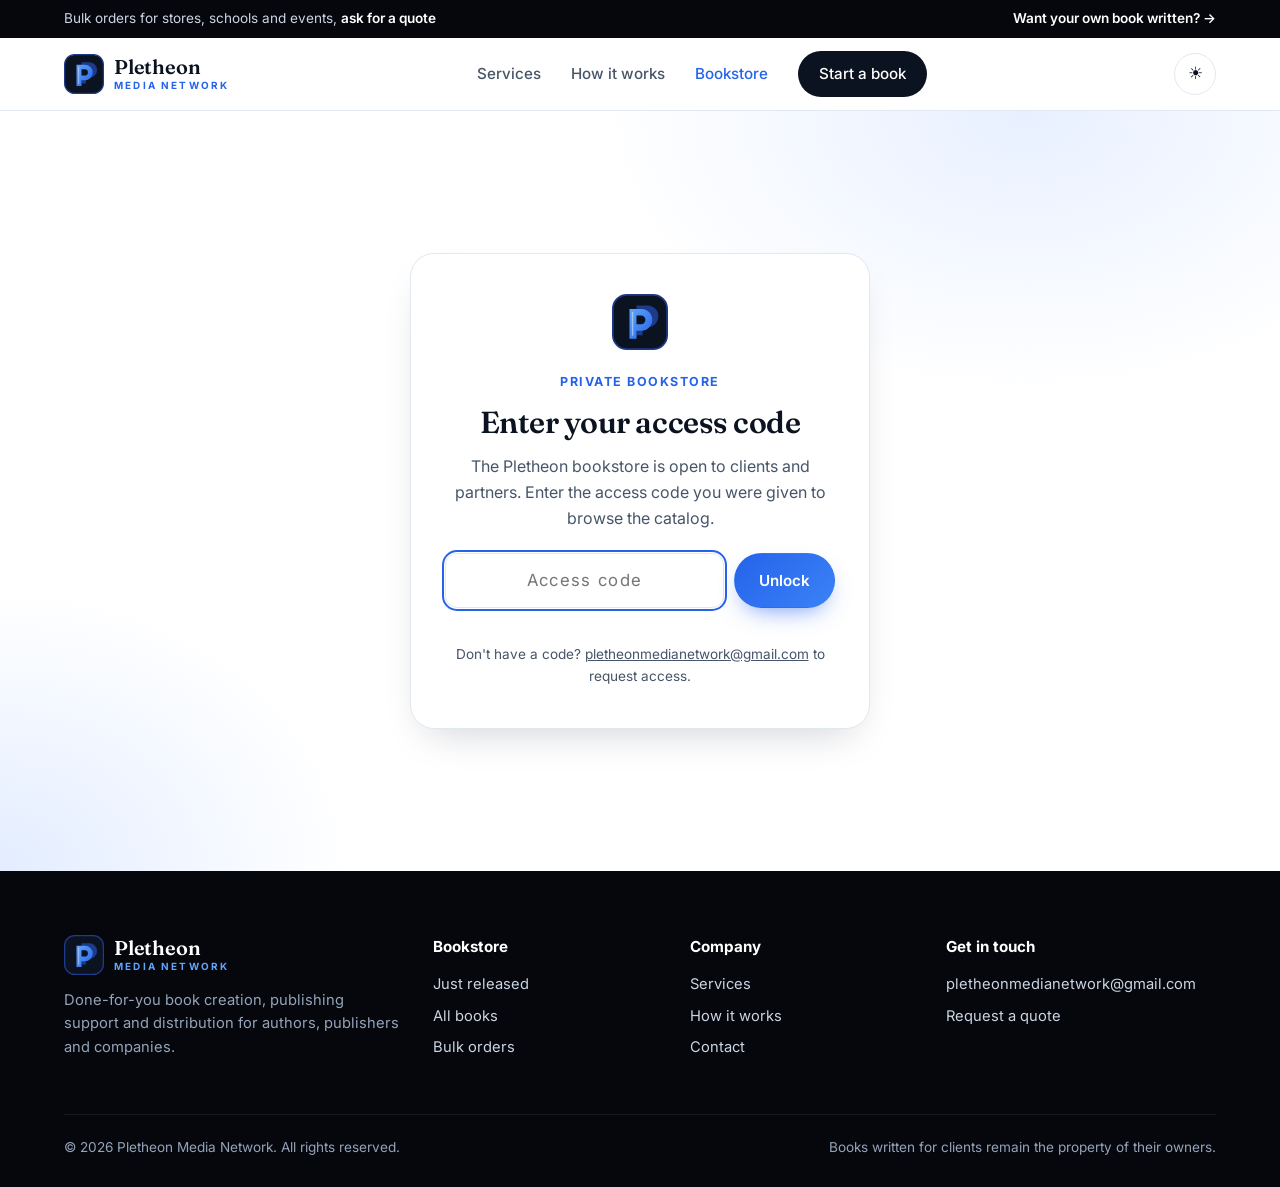
==== books.html @ ab019a37 "Pletheon Media Network website Services homepage (light/dark themes, animations) and a bookstore loc" ====
<!DOCTYPE html>
<html lang="en">
<head>
  <meta charset="utf-8">
  <meta name="viewport" content="width=device-width, initial-scale=1">
  <title>Bookstore | Pletheon Media Network</title>
  <meta name="description" content="Browse new nonfiction books from Pletheon Media Network: spirituality, energy healing, technical handbooks and more. Single and bulk orders welcome.">
  <link rel="icon" type="image/svg+xml" href="assets/logo.svg">
  <link rel="preconnect" href="https://fonts.googleapis.com">
  <link rel="preconnect" href="https://fonts.gstatic.com" crossorigin>
  <link href="https://fonts.googleapis.com/css2?family=Fraunces:ital,opsz,wght@0,9..144,500;0,9..144,600;1,9..144,500&family=Inter:wght@400;500;600;700&display=swap" rel="stylesheet">
  <script>(function(){try{var t=localStorage.getItem("pmn-theme");if(t)document.documentElement.setAttribute("data-theme",t);}catch(e){}})();</script>
  <link rel="stylesheet" href="assets/style.css?v=4">
</head>
<body>
<div class="topbar">
  <div class="wrap">
    <span>Bulk orders for stores, schools and events, <a href="#" class="js-bulk">ask for a quote</a></span>
    <span class="hide-sm"><a href="index.html">Want your own book written? →</a></span>
  </div>
</div>
<header class="site-header">
  <div class="wrap">
    <a class="brand" href="index.html"><img class="brand-logo" src="assets/logo.svg" alt="" width="40" height="40"><span class="brand-text"><b>Pletheon</b><small>Media Network</small></span></a>
    <nav class="nav">
      <a href="index.html#services">Services</a>
      <a href="index.html#process">How it works</a>
      <a href="books.html" aria-current="page">Bookstore</a>
      <a class="btn btn-primary" href="index.html#contact">Start a book</a>
    </nav>
    <div class="header-actions"><button class="theme-toggle" type="button" aria-label="Switch light or dark theme" title="Switch theme"><span class="sun">☀</span><span class="moon">☾</span></button><button class="menu-btn" aria-label="Open menu" aria-expanded="false">☰</button></div>
  </div>
</header>

<section class="gate" id="gate">
  <div class="gate-card">
    <img src="assets/logo.svg" alt="" width="56" height="56">
    <span class="eyebrow">Private bookstore</span>
    <h1>Enter your access code</h1>
    <p>The Pletheon bookstore is open to clients and partners. Enter the access code you were given to browse the catalog.</p>
    <form id="gate-form" autocomplete="off">
      <input id="gate-code" type="password" placeholder="Access code" aria-label="Access code" required autocomplete="off" autocapitalize="off" spellcheck="false">
      <button class="btn btn-coral" type="submit" id="gate-btn">Unlock</button>
    </form>
    <p class="gate-msg" id="gate-msg" role="alert"></p>
    <p class="form-note">Don't have a code? <a class="js-email" href="#">Email us</a> to request access.</p>
  </div>
</section>

<main id="store-main" hidden>
  <div class="store-banner">
    <div class="wrap">
      <div class="banner">
        <div>
          <span class="eyebrow">New releases</span>
          <h1 style="font-size:clamp(2.2rem,4.4vw,3.6rem)">There's a book here for every <span class="accent" style="color:var(--gold)">curious mind.</span></h1>
          <p>Nearly 200 nonfiction titles on spirituality, mental health, self-help, health, business and the technical world, ready to order in paperback or ebook.</p>
          <form class="banner-search" id="banner-search">
            <input type="search" placeholder="Search titles or authors" aria-label="Search books">
            <button class="btn btn-coral btn-sm" type="submit">Search</button>
          </form>
        </div>
        <div class="banner-covers" id="banner-covers"></div>
      </div>
    </div>
  </div>

  <section style="padding:56px 0 0">
    <div class="wrap">
      <div class="perks">
        <div class="perk"><span class="ic">📦</span><div><b>Paperback &amp; ebook</b><span>Choose your format</span></div></div>
        <div class="perk"><span class="ic">🏷️</span><div><b>Bulk pricing</b><span>For stores and events</span></div></div>
        <div class="perk"><span class="ic">🌍</span><div><b>Delivery options</b><span>Ask about your country</span></div></div>
        <div class="perk"><span class="ic">💬</span><div><b>Real people</b><span>We reply by email</span></div></div>
      </div>
    </div>
  </section>

  <section style="padding:64px 0 0">
    <div class="wrap">
      <div class="head-row">
        <div class="section-head"><span class="eyebrow">Featured</span><h2 style="margin:0">Just released</h2></div>
        <div class="rail-btns"><button type="button" data-dir="-1" aria-label="Scroll left">←</button><button type="button" data-dir="1" aria-label="Scroll right">→</button></div>
      </div>
      <div class="rail" id="rail"></div>
    </div>
  </section>

  <section id="all" style="padding-top:64px">
    <div class="wrap">
      <div class="head-row">
        <div class="section-head"><span class="eyebrow">Browse</span><h2 style="margin:0">All books</h2></div>
      </div>
      <div class="toolbar">
        <input type="search" id="q" placeholder="Search by title, subtitle or author" aria-label="Search books">
        <select id="sort" aria-label="Sort books">
          <option value="new">Newest first</option>
          <option value="az">Title A–Z</option>
        </select>
      </div>
      <div class="chips" id="chips" role="group" aria-label="Filter by genre"></div>
      <p class="result-count" id="count"></p>
      <div class="book-grid" id="grid"></div>
    </div>
  </section>

  <section style="padding-top:0">
    <div class="wrap promos">
      <div class="promo promo-a">
        <span class="eyebrow" style="color:var(--gold)">Bulk orders</span>
        <h3>Buying for a store, school or event?</h3>
        <p>We supply printed copies in bulk and help with physical distribution.</p>
        <div><a class="btn btn-coral js-bulk" href="#">Ask about bulk orders</a></div>
      </div>
      <div class="promo promo-b">
        <span class="eyebrow">For authors</span>
        <h3>Want a book like these?</h3>
        <p>We write, design and prepare books for authors, publishers and companies.</p>
        <div><a class="btn btn-primary" href="index.html#contact">Start your book</a></div>
      </div>
    </div>
  </section>
</main>

<dialog id="order">
  <form class="dlg" id="order-form" method="dialog">
    <button class="close" value="cancel" aria-label="Close">×</button>
    <div class="dlg-head">
      <img id="order-cover" alt="">
      <div>
        <span class="eyebrow" style="margin:0 0 4px">Order inquiry</span>
        <h3 id="order-title" style="margin:0"></h3>
        <p class="form-note" id="order-author"></p>
      </div>
    </div>
    <div class="row2">
      <label>Name<input name="name" required autocomplete="name"></label>
      <label>Email<input name="email" type="email" required autocomplete="email"></label>
    </div>
    <div class="row2">
      <label>Format
        <select name="format"><option>Paperback</option><option>Ebook</option><option>Both</option></select>
      </label>
      <label>Quantity<input name="qty" type="number" min="1" value="1"></label>
    </div>
    <label>Message<textarea name="message" placeholder="Shipping country, deadline, questions"></textarea></label>
    <button class="btn btn-coral" type="submit" value="send">Send order inquiry</button>
    <p class="form-note">This opens your email app with the details filled in. We'll reply with price and availability.</p>
  </form>
</dialog>

<footer class="site-footer">
  <div class="wrap">
    <div class="foot-grid">
      <div>
        <a class="brand" href="index.html"><img class="brand-logo" src="assets/logo.svg" alt="" width="40" height="40"><span class="brand-text"><b>Pletheon</b><small>Media Network</small></span></a>
        <p>Done-for-you book creation, publishing support and distribution for authors, publishers and companies.</p>
      </div>
      <div><h4>Bookstore</h4><ul><li><a href="#rail">Just released</a></li><li><a href="#all">All books</a></li><li><a class="js-bulk" href="#">Bulk orders</a></li></ul></div>
      <div><h4>Company</h4><ul><li><a href="index.html#services">Services</a></li><li><a href="index.html#process">How it works</a></li><li><a href="index.html#contact">Contact</a></li></ul></div>
      <div><h4>Get in touch</h4><ul><li><a class="js-email" href="#">email</a></li><li><a href="index.html#contact">Request a quote</a></li></ul></div>
    </div>
    <div class="foot-bottom"><span>© <span class="js-year"></span> Pletheon Media Network. All rights reserved.</span><span>Books written for clients remain the property of their owners.</span></div>
  </div>
</footer>

<script src="assets/books.enc.js?v=4"></script>
<script src="assets/site.js?v=4"></script>
<script src="assets/store.js?v=5"></script>
</body>
</html>
---- assets/style.css ----
:root {
  --ink: #0b1220;
  --ink-soft: #475569;
  --muted: #64748b;
  --bg: #ffffff;
  --card: #ffffff;
  --surface: #f5f8ff;
  --line: #e2e8f0;
  --blue: #2563eb;
  --blue-dark: #1d4ed8;
  --blue-soft: #e8f0ff;
  --sky: #60a5fa;
  --tint1: #eef4ff;
  --tint2: #e3edff;
  --night: #05070d;
  --header-bg: rgba(255,255,255,.88);
  --field: #f8fafc;
  --btn-dark: #0b1220;
  --btn-dark-ink: #ffffff;
  --radius: 18px;
  --serif: "Fraunces", Georgia, "Times New Roman", serif;
  --sans: "Inter", system-ui, -apple-system, "Segoe UI", Roboto, sans-serif;
  --max: 1200px;
  --shadow: 0 18px 40px -18px rgba(15, 23, 42, .22);
  color-scheme: light;
}
[data-theme="dark"] {
  --ink: #f1f5f9;
  --ink-soft: #cbd5e1;
  --muted: #94a3b8;
  --bg: #05070d;
  --card: #0d1424;
  --surface: #0a101d;
  --line: #1e293b;
  --blue: #3b82f6;
  --blue-dark: #2563eb;
  --blue-soft: rgba(59,130,246,.14);
  --sky: #93c5fd;
  --tint1: #0f1a30;
  --tint2: #111f3a;
  --night: #000000;
  --header-bg: rgba(5,7,13,.85);
  --field: #0a101d;
  --btn-dark: #ffffff;
  --btn-dark-ink: #0b1220;
  --shadow: 0 18px 40px -18px rgba(0,0,0,.7);
  color-scheme: dark;
}
* { box-sizing: border-box; }
html { scroll-behavior: smooth; }
body { transition: background .3s, color .3s; margin: 0; font-family: var(--sans); color: var(--ink); background: var(--bg); line-height: 1.6; -webkit-font-smoothing: antialiased; }
img { max-width: 100%; display: block; }
a { color: inherit; }
.wrap { max-width: var(--max); margin: 0 auto; padding: 0 24px; }
h1, h2, h3 { font-family: var(--serif); font-weight: 600; line-height: 1.1; margin: 0 0 .5em; letter-spacing: -0.015em; }
h1 { font-size: clamp(2.5rem, 5.2vw, 4.4rem); }
h2 { font-size: clamp(1.9rem, 3.4vw, 2.8rem); }
h3 { font-size: 1.2rem; }
p { margin: 0 0 1em; }
.eyebrow { display: inline-flex; align-items: center; gap: 8px; font-size: .78rem; letter-spacing: .12em; text-transform: uppercase; color: var(--blue); font-weight: 700; margin-bottom: 14px; }
.eyebrow.pill { background: var(--card); padding: 7px 14px; border-radius: 999px; box-shadow: 0 2px 10px rgba(0,0,0,.05); letter-spacing: .08em; }
.eyebrow .dot { width: 8px; height: 8px; border-radius: 50%; background: var(--blue); }
.lead { font-size: 1.12rem; color: var(--ink-soft); max-width: 620px; }
.accent { color: var(--blue); font-style: italic; }

/* top bar + header */
.topbar { background: var(--night); color: #cbd5e1; font-size: .85rem; }
.topbar .wrap { display: flex; justify-content: space-between; gap: 16px; padding-top: 8px; padding-bottom: 8px; }
.topbar a { color: #fff; font-weight: 600; text-decoration: none; }
.site-header { position: sticky; top: 0; z-index: 30; background: var(--header-bg); backdrop-filter: blur(10px); border-bottom: 1px solid var(--line); }
.site-header .wrap { display: flex; align-items: center; justify-content: space-between; height: 72px; gap: 20px; }
.brand { display: flex; align-items: center; gap: 10px; text-decoration: none; font-family: var(--serif); font-weight: 600; font-size: 1.18rem; white-space: nowrap; }
.brand-mark { width: 36px; height: 36px; border-radius: 10px; background: var(--blue); color: #fff; display: grid; place-items: center; font-size: 1.05rem; }
.nav { display: flex; align-items: center; gap: 30px; }
.nav a { text-decoration: none; color: var(--ink-soft); font-size: .95rem; font-weight: 500; }
.nav a:hover, .nav a[aria-current="page"] { color: var(--blue); }
.menu-btn { display: none; background: none; border: 1px solid var(--line); border-radius: 10px; padding: 8px 11px; font: inherit; cursor: pointer; }

.btn { display: inline-flex; align-items: center; justify-content: center; gap: 8px; padding: 14px 24px; border-radius: 999px; font-weight: 600; font-size: .95rem; text-decoration: none; border: 1px solid transparent; cursor: pointer; transition: transform .15s, background .15s, color .15s, border-color .15s; font-family: var(--sans); }
.btn:hover { transform: translateY(-1px); }
.btn-primary { background: var(--btn-dark); color: var(--btn-dark-ink); }
.btn-primary:hover { background: var(--blue); color: #fff; }
.btn-coral { background: linear-gradient(135deg, var(--blue), #3b82f6); color: #fff; box-shadow: 0 10px 24px -10px rgba(37,99,235,.7); }
.btn-coral:hover { background: var(--blue-dark); }
.btn-light { background: var(--card); color: var(--ink); border-color: var(--line); }
.btn-light:hover { border-color: var(--ink); }
.btn-ghost { border-color: var(--ink); color: var(--ink); background: transparent; }
.btn-ghost:hover { background: var(--ink); color: var(--bg); }
.btn-sm { padding: 9px 16px; font-size: .85rem; }
.nav .btn { color: var(--btn-dark-ink); padding: 10px 20px; }

/* hero */
.hero { position: relative; overflow: hidden; background:
  radial-gradient(900px 500px at 85% 10%, var(--tint1) 0%, transparent 60%),
  radial-gradient(700px 500px at 0% 100%, var(--blue-soft) 0%, transparent 60%),
  var(--surface); padding: 84px 0 96px; }
.hero-grid { display: grid; grid-template-columns: 1.05fr .95fr; gap: 48px; align-items: center; }
.hero-actions { display: flex; gap: 12px; flex-wrap: wrap; margin-top: 30px; }
.hero-proof { display: flex; gap: 28px; margin-top: 40px; flex-wrap: wrap; }
.hero-proof div b { display: block; font-family: var(--serif); font-size: 1.8rem; line-height: 1; }
.hero-proof div span { font-size: .85rem; color: var(--muted); }
.cover-stack { position: relative; height: 470px; }
.cover-stack img { position: absolute; width: 200px; border-radius: 6px 12px 12px 6px; box-shadow: 0 30px 50px -20px rgba(0,0,0,.45), inset 4px 0 0 rgba(0,0,0,.15); transition: transform .3s; }
.cover-stack img:nth-child(1) { left: 2%; top: 90px; transform: rotate(-9deg); z-index: 1; }
.cover-stack img:nth-child(2) { left: 30%; top: 20px; transform: rotate(-1deg); z-index: 3; width: 230px; }
.cover-stack img:nth-child(3) { right: 2%; top: 100px; transform: rotate(8deg); z-index: 2; }
.cover-stack:hover img:nth-child(1) { transform: rotate(-12deg) translateX(-10px); }
.cover-stack:hover img:nth-child(3) { transform: rotate(11deg) translateX(10px); }
.float-card { position: absolute; z-index: 5; background: var(--card); border: 1px solid var(--line); border-radius: 14px; padding: 12px 16px; box-shadow: var(--shadow); font-size: .85rem; display: flex; align-items: center; gap: 10px; }
.float-card b { font-size: 1rem; display: block; }
.float-card .ic { width: 34px; height: 34px; border-radius: 10px; display: grid; place-items: center; font-size: 1rem; }
.float-a { left: 0; bottom: 30px; }
.float-a .ic { background: var(--blue-soft); color: var(--blue); }
.float-b { right: 0; top: 10px; }
.float-b .ic { background: var(--blue-soft); color: var(--blue); }

/* platform strip */
.platforms { border-bottom: 1px solid var(--line); border-top: 1px solid var(--line); background: var(--bg); overflow: hidden; }
.platforms .wrap { display: flex; align-items: center; gap: 40px; justify-content: space-between; padding-top: 26px; padding-bottom: 26px; flex-wrap: wrap; }
.platforms span.label { font-size: .85rem; color: var(--muted); }
.platforms .logos { display: flex; gap: 40px; flex-wrap: wrap; font-family: var(--serif); font-size: 1.15rem; color: #9aa0a6; font-weight: 600; }

/* sections */
section { padding: 96px 0; }
.section-cream { background: var(--surface); }
.section-dark { background: var(--night); color: #e2e8f0; }
.section-dark .lead, .section-dark p { color: #94a3b8; }
.section-head { max-width: 720px; margin-bottom: 48px; }
.section-head.center { text-align: center; margin-left: auto; margin-right: auto; }
.section-head.center .lead { margin: 0 auto; }
.head-row { display: flex; justify-content: space-between; align-items: end; gap: 24px; margin-bottom: 36px; flex-wrap: wrap; }
.head-row .section-head { margin-bottom: 0; }

/* bento services */
.bento { display: grid; grid-template-columns: repeat(6, 1fr); gap: 18px; }
.tile { border-radius: var(--radius); padding: 30px; position: relative; overflow: hidden; }
.tile p { color: var(--ink-soft); margin: 0; font-size: .97rem; }
.tile .num { font-size: .8rem; font-weight: 700; letter-spacing: .1em; opacity: .55; margin-bottom: 26px; display: block; }
.t1 { grid-column: span 3; background: linear-gradient(135deg, #1d4ed8, #3b82f6); color: #fff; min-height: 300px; }
.t1 p { color: #dbeafe; }
.t1 .mini-covers { position: absolute; right: 28px; bottom: -36px; transform: rotate(8deg); }
.t1 .mini-covers img { width: 130px; border-radius: 4px 8px 8px 4px; box-shadow: 0 18px 30px rgba(0,0,0,.4); }
.t1 .mini-covers img:nth-child(n+2) { display: none; }
.t1 .tile-copy { max-width: 60%; }
.t2 { grid-column: span 3; background: var(--tint1); }
.t3, .t4, .t5 { grid-column: span 2; background: var(--surface); border: 1px solid var(--line); }
.t6 { grid-column: span 6; background: var(--tint2); display: flex; justify-content: space-between; align-items: center; gap: 24px; flex-wrap: wrap; }
.check-row { display: flex; flex-wrap: wrap; gap: 10px; margin-top: 16px; }
.check-row span { background: rgba(255,255,255,.7); border-radius: 999px; padding: 7px 14px; font-size: .85rem; }

/* stats */
.stats { display: grid; grid-template-columns: repeat(4, 1fr); gap: 18px; }
.stat { padding: 30px; border-radius: var(--radius); background: rgba(255,255,255,.04); border: 1px solid rgba(255,255,255,.09); }
.stat b { display: block; font-family: var(--serif); font-size: 3rem; color: #fff; line-height: 1; margin-bottom: 10px; }
.stat b em { color: var(--sky); font-style: normal; }
.stat span { color: #94a3b8; font-size: .95rem; }

/* steps */
.steps { display: grid; grid-template-columns: repeat(5, 1fr); gap: 16px; }
.step { background: var(--card); border: 1px solid var(--line); border-radius: var(--radius); padding: 26px 22px; }
.step .n { width: 40px; height: 40px; border-radius: 12px; background: var(--blue-soft); color: var(--blue); font-weight: 700; display: grid; place-items: center; margin-bottom: 18px; }
.step:nth-child(2) .n { background: var(--blue-soft); color: var(--blue); }
.step:nth-child(3) .n { background: var(--blue-soft); color: var(--blue); }
.step:nth-child(4) .n { background: var(--blue-soft); color: var(--blue); }
.step:nth-child(5) .n { background: var(--blue); color: #fff; }
.step p { color: var(--ink-soft); font-size: .93rem; margin: 0; }

/* genre collection tiles */
.collection { display: grid; grid-template-columns: repeat(auto-fill, minmax(180px, 1fr)); gap: 14px; }
.coll { border-radius: 14px; padding: 18px; color: #fff; min-height: 104px; display: flex; flex-direction: column; justify-content: space-between; text-decoration: none; transition: transform .15s; }
.coll:hover { transform: translateY(-3px); }
.coll b { font-family: var(--serif); font-size: 1.05rem; line-height: 1.2; font-weight: 600; }
.coll span { font-size: .8rem; opacity: .85; }

/* audience cards */
.audience { display: grid; grid-template-columns: repeat(4, 1fr); gap: 18px; }
.aud { border-radius: var(--radius); padding: 28px; background: var(--card); border: 1px solid var(--line); }
.aud .ic { font-size: 1.5rem; margin-bottom: 14px; }
.aud p { color: var(--ink-soft); font-size: .95rem; margin: 0; }

/* promo pair */
.promos { display: grid; grid-template-columns: 1fr 1fr; gap: 18px; }
.promo { border-radius: 22px; padding: 40px; position: relative; overflow: hidden; min-height: 240px; display: flex; flex-direction: column; justify-content: center; }
.promo h3 { font-size: 1.8rem; max-width: 60%; }
.promo p { max-width: 58%; }
.promo img { position: absolute; right: 30px; bottom: -40px; width: 150px; border-radius: 4px; transform: rotate(8deg); box-shadow: 0 20px 40px -10px rgba(0,0,0,.5); }
.promo-a { background: #0b1220; color: #fff; border: 1px solid #1e293b; }
.promo-a p { color: #cbd5e1; }
.promo-b { background: linear-gradient(135deg, #2563eb, #60a5fa); color: #fff; }
.promo-b .eyebrow { color: #dbeafe; }
.promo-b .btn-primary { background: #fff; color: #0b1220; }
.promo-b p { color: #e0ecff; }

/* contact */
.contact-grid { display: grid; grid-template-columns: .9fr 1.1fr; gap: 56px; align-items: start; }
form.inquiry { background: var(--card); border-radius: 22px; padding: 34px; display: grid; gap: 16px; box-shadow: var(--shadow); border: 1px solid var(--line); }
.row2 { display: grid; grid-template-columns: 1fr 1fr; gap: 16px; }
label { font-size: .85rem; font-weight: 600; display: grid; gap: 6px; color: var(--ink-soft); }
input, select, textarea { font: inherit; font-weight: 400; padding: 13px 14px; border: 1px solid var(--line); border-radius: 12px; background: var(--field); color: var(--ink); width: 100%; }
input:focus, select:focus, textarea:focus { outline: 2px solid var(--blue); outline-offset: 1px; background: var(--card); }
textarea { min-height: 120px; resize: vertical; }
.form-note { font-size: .85rem; color: var(--muted); margin: 0; }
.contact-points { list-style: none; padding: 0; margin: 28px 0 0; display: grid; gap: 14px; }
.contact-points li { display: flex; gap: 14px; align-items: center; background: var(--card); border: 1px solid var(--line); border-radius: 14px; padding: 14px 16px; }
.contact-points .ic { width: 38px; height: 38px; border-radius: 10px; background: var(--blue-soft); color: var(--blue); display: grid; place-items: center; flex: none; }
.contact-points a { color: var(--blue); font-weight: 600; word-break: break-all; }

/* ===== bookstore ===== */
.store-banner { padding: 40px 0 0; }
.banner { background: linear-gradient(120deg, #05070d 0%, #0b1a3a 55%, #1d4ed8 100%); color: #fff; border-radius: 26px; padding: 56px; display: grid; grid-template-columns: 1.1fr .9fr; gap: 32px; align-items: center; position: relative; overflow: hidden; }
.banner::before { content: ""; position: absolute; width: 420px; height: 420px; border-radius: 50%; background: rgba(255,255,255,.06); right: -120px; top: -160px; }
.banner .eyebrow { color: var(--sky); }
.banner p { color: #cbd5e1; }
.banner-search { display: flex; background: #fff; color: #0b1220; border-radius: 999px; padding: 6px; margin-top: 22px; max-width: 480px; }
.banner-search input { border: none; background: transparent; padding: 10px 16px; }
.banner-search input:focus { outline: none; }
.banner-covers { position: relative; height: 290px; }
.banner-covers img { position: absolute; width: 150px; border-radius: 4px 10px 10px 4px; box-shadow: 0 24px 40px -16px rgba(0,0,0,.6); }
.banner-covers img:nth-child(1) { left: 0; top: 50px; transform: rotate(-8deg); }
.banner-covers img:nth-child(2) { left: 32%; top: 0; z-index: 2; width: 170px; }
.banner-covers img:nth-child(3) { right: 0; top: 56px; transform: rotate(8deg); }

.rail-wrap { position: relative; }
.rail { display: flex; gap: 18px; overflow-x: auto; scroll-snap-type: x mandatory; padding: 6px 2px 18px; scrollbar-width: thin; }
.rail a, .rail button { flex: 0 0 auto; scroll-snap-align: start; }
.rail .rail-item { width: 150px; background: none; border: none; padding: 0; cursor: pointer; text-align: left; font: inherit; color: inherit; }
.rail .rail-item img { width: 150px; aspect-ratio: 2/3; object-fit: cover; border-radius: 4px 10px 10px 4px; box-shadow: 0 14px 26px -14px rgba(0,0,0,.5); transition: transform .2s; }
.rail .rail-item:hover img { transform: translateY(-4px); }
.rail .rail-item span { display: block; font-size: .85rem; font-weight: 600; margin-top: 10px; line-height: 1.3; }
.rail .rail-item small { color: var(--muted); font-size: .78rem; }
.rail-btns { display: flex; gap: 8px; }
.rail-btns button { width: 42px; height: 42px; border-radius: 50%; border: 1px solid var(--line); background: var(--card); color: var(--ink); cursor: pointer; font-size: 1.1rem; }

.toolbar { display: flex; gap: 12px; flex-wrap: wrap; align-items: center; margin-bottom: 16px; }
.toolbar input[type="search"] { flex: 1 1 320px; background: var(--card); border-radius: 999px; padding-left: 20px; }
.toolbar select { width: auto; background: var(--card); border-radius: 999px; }
.chips { display: flex; gap: 8px; flex-wrap: wrap; margin-bottom: 26px; }
.chip { border: 1px solid var(--line); background: var(--card); padding: 8px 16px; border-radius: 999px; font: inherit; font-size: .88rem; cursor: pointer; color: var(--ink-soft); font-weight: 500; }
.chip[aria-pressed="true"] { background: var(--blue); color: #fff; border-color: var(--blue); }
.result-count { color: var(--muted); font-size: .9rem; margin-bottom: 18px; }
.book-grid { display: grid; grid-template-columns: repeat(auto-fill, minmax(220px, 1fr)); gap: 26px; }
.book { display: flex; flex-direction: column; background: transparent; border-radius: var(--radius); transition: transform .2s; }
.book .shot { background: var(--surface); border-radius: var(--radius); padding: 22px 26px; display: grid; place-items: center; position: relative; }
.book:nth-child(4n+2) .shot { background: var(--blue-soft); }
.book:nth-child(4n+3) .shot { background: var(--tint1); }
.book:nth-child(4n+4) .shot { background: var(--tint2); }
.book .badge { position: absolute; top: 12px; left: 12px; background: var(--blue); color: #fff; font-size: .7rem; font-weight: 700; padding: 4px 10px; border-radius: 999px; letter-spacing: .04em; }
.cover-img { width: 100%; aspect-ratio: 2 / 3; object-fit: cover; border-radius: 3px 8px 8px 3px; box-shadow: 0 18px 30px -14px rgba(0,0,0,.5); transition: transform .2s; }
.book:hover .cover-img { transform: translateY(-5px) rotate(-1deg); }
.cover { aspect-ratio: 2 / 3; width: 100%; padding: 18px 14px; display: flex; flex-direction: column; justify-content: space-between; color: #fff; border-radius: 3px 8px 8px 3px; box-shadow: 0 18px 30px -14px rgba(0,0,0,.5); }
.cover .c-genre { font-size: .62rem; letter-spacing: .14em; text-transform: uppercase; opacity: .8; }
.cover .c-title { font-family: var(--serif); font-size: 1.05rem; line-height: 1.2; font-weight: 600; }
.cover .c-author { font-size: .72rem; letter-spacing: .08em; text-transform: uppercase; opacity: .9; }
.book-body { padding: 16px 4px 4px; display: flex; flex-direction: column; gap: 4px; flex: 1; }
.book-body .genre { font-size: .72rem; color: var(--blue); font-weight: 700; letter-spacing: .08em; text-transform: uppercase; }
.book-body h3 { font-size: 1.08rem; margin: 2px 0; line-height: 1.25; }
.book-body .by { font-size: .85rem; color: var(--muted); }
.book-body .sub { font-size: .86rem; color: var(--ink-soft); display: -webkit-box; -webkit-line-clamp: 2; -webkit-box-orient: vertical; overflow: hidden; }
.book-body .actions { display: flex; justify-content: space-between; align-items: center; margin-top: auto; padding-top: 12px; }
.book-body .actions .fmt { font-size: .78rem; color: var(--muted); }
.empty { padding: 48px; text-align: center; color: var(--muted); border: 1px dashed var(--line); border-radius: var(--radius); grid-column: 1 / -1; }

.perks { display: grid; grid-template-columns: repeat(4, 1fr); gap: 18px; }
.perk { display: flex; gap: 14px; align-items: center; padding: 20px; border-radius: 16px; background: var(--surface); }
.perk .ic { width: 44px; height: 44px; border-radius: 12px; background: var(--card); display: grid; place-items: center; font-size: 1.2rem; flex: none; }
.perk b { display: block; font-size: .95rem; }
.perk span { font-size: .82rem; color: var(--muted); }

dialog { background: var(--card); color: var(--ink); border: none; border-radius: 22px; padding: 0; max-width: 560px; width: calc(100% - 32px); box-shadow: 0 30px 80px rgba(0,0,0,.25); }
dialog::backdrop { background: rgba(14,21,19,.6); }
dialog .dlg { padding: 28px; display: grid; gap: 14px; }
dialog .dlg-head { display: flex; gap: 16px; align-items: center; }
dialog .dlg-head img { width: 70px; border-radius: 3px 6px 6px 3px; box-shadow: 0 10px 20px -8px rgba(0,0,0,.4); }
dialog .close { position: absolute; right: 18px; top: 14px; background: none; border: none; font-size: 1.6rem; cursor: pointer; color: var(--muted); }

/* footer */
.site-footer { background: var(--night); color: #94a3b8; padding: 64px 0 28px; font-size: .92rem; }
.foot-grid { display: grid; grid-template-columns: 1.5fr 1fr 1fr 1.2fr; gap: 32px; margin-bottom: 40px; }
.site-footer h4 { color: #fff; font-size: .95rem; margin: 0 0 14px; font-family: var(--sans); }
.site-footer ul { list-style: none; padding: 0; margin: 0; display: grid; gap: 8px; }
.site-footer a { text-decoration: none; color: #cbd5e1; }
.site-footer a:hover { color: #fff; }
.site-footer .brand { color: #fff; margin-bottom: 14px; }
.foot-bottom { border-top: 1px solid rgba(255,255,255,.08); padding-top: 22px; display: flex; justify-content: space-between; gap: 16px; flex-wrap: wrap; font-size: .85rem; }

@media (max-width: 1000px) {
  .hero-grid, .contact-grid, .banner { grid-template-columns: 1fr; }
  .cover-stack { height: 400px; max-width: 520px; }
  .stats, .audience, .perks { grid-template-columns: repeat(2, 1fr); }
  .steps { grid-template-columns: repeat(2, 1fr); }
  .t1, .t2 { grid-column: span 6; }
  .t3, .t4, .t5 { grid-column: span 3; }
  .t5 { grid-column: span 6; }
  .foot-grid { grid-template-columns: 1fr 1fr; }
  .promos { grid-template-columns: 1fr; }
  .banner-covers { height: 260px; max-width: 460px; }
}
@media (max-width: 680px) {
  .topbar .hide-sm { display: none; }
  .nav { display: none; position: absolute; top: 72px; left: 0; right: 0; background: var(--bg); flex-direction: column; padding: 20px; border-bottom: 1px solid var(--line); gap: 16px; align-items: stretch; }
  .nav.open { display: flex; }
  .menu-btn { display: block; }
  section { padding: 64px 0; }
  .hero { padding: 48px 0 56px; }
  .cover-stack { height: 330px; }
  .cover-stack img { width: 140px; }
  .cover-stack img:nth-child(2) { width: 160px; left: 26%; }
  .float-card { display: none; }
  .stats, .audience, .steps, .row2, .perks { grid-template-columns: 1fr; }
  .t3, .t4, .t5 { grid-column: span 6; }
  .t1 .tile-copy { max-width: 100%; }
  .t1 .mini-covers { display: none; }
  .promo { padding: 28px; }
  .promo h3, .promo p { max-width: 100%; }
  .promo img { display: none; }
  .banner { padding: 32px 24px; }
  .banner-covers { height: 210px; }
  .banner-covers img { width: 110px; }
  .banner-covers img:nth-child(2) { width: 124px; }
  .book-grid { grid-template-columns: repeat(2, 1fr); gap: 14px; }
  .book .shot { padding: 14px; }
  .book-body h3 { font-size: .95rem; }
  .book-body .actions { flex-direction: column; align-items: stretch; gap: 6px; }
  .foot-grid { grid-template-columns: 1fr; }
}

/* ===== theme toggle ===== */
.theme-toggle { width: 42px; height: 42px; border-radius: 50%; border: 1px solid var(--line); background: var(--card); color: var(--ink); cursor: pointer; display: grid; place-items: center; font-size: 1.05rem; transition: transform .3s, background .3s; flex: none; }
.theme-toggle:hover { transform: rotate(20deg); }
.theme-toggle .moon { display: none; }
[data-theme="dark"] .theme-toggle .sun { display: none; }
[data-theme="dark"] .theme-toggle .moon { display: inline; }
.header-actions { display: flex; align-items: center; gap: 10px; }
.accent { background: linear-gradient(90deg, var(--blue), var(--sky)); -webkit-background-clip: text; background-clip: text; color: transparent; }
[data-theme="dark"] .section-cream, [data-theme="dark"] .t3, [data-theme="dark"] .t4, [data-theme="dark"] .t5 { background: var(--surface); }
[data-theme="dark"] .t2 { background: var(--tint2); }
[data-theme="dark"] .t6 { background: var(--tint1); }
[data-theme="dark"] .check-row span { background: rgba(255,255,255,.06); }
[data-theme="dark"] .hero { background: var(--bg); }
[data-theme="dark"] .platforms .logos { color: #475569; }
[data-theme="dark"] .float-card { color: var(--ink); }

/* ===== animated hero background ===== */
.hero { isolation: isolate; }
.hero .blob { position: absolute; border-radius: 50%; filter: blur(70px); opacity: .55; z-index: -1; animation: drift 18s ease-in-out infinite alternate; }
.hero .b1 { width: 520px; height: 520px; background: #93c5fd; right: -120px; top: -160px; }
.hero .b2 { width: 420px; height: 420px; background: #bfdbfe; left: -140px; bottom: -180px; animation-delay: -6s; }
.hero .b3 { width: 300px; height: 300px; background: #60a5fa; left: 45%; top: 30%; opacity: .25; animation-duration: 24s; }
[data-theme="dark"] .hero .b1 { background: #1d4ed8; opacity: .45; }
[data-theme="dark"] .hero .b2 { background: #1e3a8a; opacity: .5; }
[data-theme="dark"] .hero .b3 { background: #3b82f6; opacity: .2; }
.hero-grid-bg { position: absolute; inset: 0; z-index: -1; background-image: linear-gradient(var(--line) 1px, transparent 1px), linear-gradient(90deg, var(--line) 1px, transparent 1px); background-size: 48px 48px; mask-image: radial-gradient(ellipse at 60% 40%, #000 0%, transparent 70%); -webkit-mask-image: radial-gradient(ellipse at 60% 40%, #000 0%, transparent 70%); opacity: .5; }
@keyframes drift { 0% { transform: translate(0,0) scale(1); } 50% { transform: translate(40px,-30px) scale(1.08); } 100% { transform: translate(-30px,40px) scale(.95); } }

/* floating covers and cards */
.cover-stack img:nth-child(1) { animation: float1 7s ease-in-out infinite; }
.cover-stack img:nth-child(2) { animation: float2 6s ease-in-out infinite; }
.cover-stack img:nth-child(3) { animation: float3 8s ease-in-out infinite; }
@keyframes float1 { 0%,100% { transform: rotate(-9deg) translateY(0); } 50% { transform: rotate(-7deg) translateY(-14px); } }
@keyframes float2 { 0%,100% { transform: rotate(-1deg) translateY(0); } 50% { transform: rotate(1deg) translateY(-18px); } }
@keyframes float3 { 0%,100% { transform: rotate(8deg) translateY(0); } 50% { transform: rotate(6deg) translateY(-12px); } }
.float-card { animation: bob 5s ease-in-out infinite; }
.float-a { animation-delay: -2.5s; }
@keyframes bob { 0%,100% { transform: translateY(0); } 50% { transform: translateY(-8px); } }

/* headline word reveal */
.hero h1 .w { display: inline-block; opacity: 0; transform: translateY(24px); animation: wordIn .7s cubic-bezier(.2,.7,.2,1) forwards; }
@keyframes wordIn { to { opacity: 1; transform: none; } }
.hero .fade-in { opacity: 0; animation: wordIn .8s ease forwards; }

/* scroll reveal */
.reveal { opacity: 0; transform: translateY(32px); transition: opacity .8s cubic-bezier(.2,.7,.2,1), transform .8s cubic-bezier(.2,.7,.2,1); transition-delay: var(--d, 0s); }
.reveal.in { opacity: 1; transform: none; }

/* marquee */
.marquee { display: flex; overflow: hidden; flex: 1; mask-image: linear-gradient(90deg, transparent, #000 10%, #000 90%, transparent); -webkit-mask-image: linear-gradient(90deg, transparent, #000 10%, #000 90%, transparent); }
.marquee .track { display: flex; gap: 56px; padding-right: 56px; flex: none; animation: marquee 22s linear infinite; font-family: var(--serif); font-size: 1.15rem; color: #94a3b8; font-weight: 600; white-space: nowrap; }
@keyframes marquee { to { transform: translateX(-100%); } }

/* button shine */
.btn-coral { position: relative; overflow: hidden; }
.btn-coral::after { content: ""; position: absolute; top: 0; left: -60%; width: 40%; height: 100%; background: linear-gradient(90deg, transparent, rgba(255,255,255,.45), transparent); transform: skewX(-20deg); animation: shine 4s ease-in-out infinite; }
@keyframes shine { 0%, 70% { left: -60%; } 100% { left: 130%; } }

/* card hover lift */
.tile, .step, .aud, .coll, .stat { transition: transform .3s, box-shadow .3s; }
.tile:hover, .step:hover, .aud:hover, .stat:hover { transform: translateY(-6px); box-shadow: var(--shadow); }
.step .n { transition: transform .4s; }
.step:hover .n { transform: rotate(-8deg) scale(1.1); }

/* pulsing dot */
.eyebrow .dot { background: var(--blue); box-shadow: 0 0 0 0 rgba(37,99,235,.6); animation: pulse 2s infinite; }
@keyframes pulse { 70% { box-shadow: 0 0 0 10px rgba(37,99,235,0); } 100% { box-shadow: 0 0 0 0 rgba(37,99,235,0); } }

/* stats glow */
.section-dark { position: relative; overflow: hidden; }
.section-dark::before { content: ""; position: absolute; width: 600px; height: 600px; border-radius: 50%; background: radial-gradient(circle, rgba(37,99,235,.35), transparent 65%); left: -200px; top: -250px; animation: drift 20s ease-in-out infinite alternate; }
.section-dark .wrap { position: relative; }

@media (prefers-reduced-motion: reduce) {
  *, *::before, *::after { animation: none !important; transition: none !important; }
  .reveal, .hero h1 .w, .hero .fade-in { opacity: 1 !important; transform: none !important; }
}
.stat b [data-count], .hero-proof b [data-count] { font: inherit; color: inherit; display: inline; }
.hero-proof b { color: var(--ink); }

/* logo */
.brand-logo { width: 40px; height: 40px; flex: none; transition: transform .4s cubic-bezier(.2,.7,.2,1); }
.brand:hover .brand-logo { transform: rotate(-8deg) scale(1.06); }
.brand-text { display: flex; flex-direction: column; line-height: 1; }
.brand-text b { font-family: var(--serif); font-weight: 600; font-size: 1.25rem; letter-spacing: -.01em; }
.brand-text small { font-family: var(--sans); font-size: .62rem; font-weight: 700; letter-spacing: .22em; text-transform: uppercase; color: var(--blue); margin-top: 4px; }
.site-footer .brand-text small { color: #60a5fa; }

/* ===== bookstore lock screen ===== */
.gate { min-height: calc(100vh - 140px); display: grid; place-items: center; padding: 48px 20px; background:
  radial-gradient(600px 400px at 80% 0%, var(--blue-soft), transparent 70%),
  radial-gradient(500px 400px at 0% 100%, var(--tint2), transparent 70%), var(--bg); }
.gate[hidden] { display: none; }
.gate-card { width: 100%; max-width: 460px; background: var(--card); border: 1px solid var(--line); border-radius: 24px; padding: 40px 34px; box-shadow: var(--shadow); text-align: center; }
.gate-card img { margin: 0 auto 18px; }
.gate-card h1 { font-size: 1.9rem; }
.gate-card p { color: var(--ink-soft); }
.gate-card form { display: flex; gap: 10px; margin: 22px 0 10px; }
.gate-card input { flex: 1; text-align: center; letter-spacing: .08em; font-size: 1.05rem; }
.gate-msg { min-height: 1.4em; font-size: .9rem; color: #dc2626 !important; margin: 0 0 6px; }
.gate-card.shake { animation: shake .4s; }
@keyframes shake { 20%,60% { transform: translateX(-8px); } 40%,80% { transform: translateX(8px); } }
@media (max-width: 480px) { .gate-card form { flex-direction: column; } }
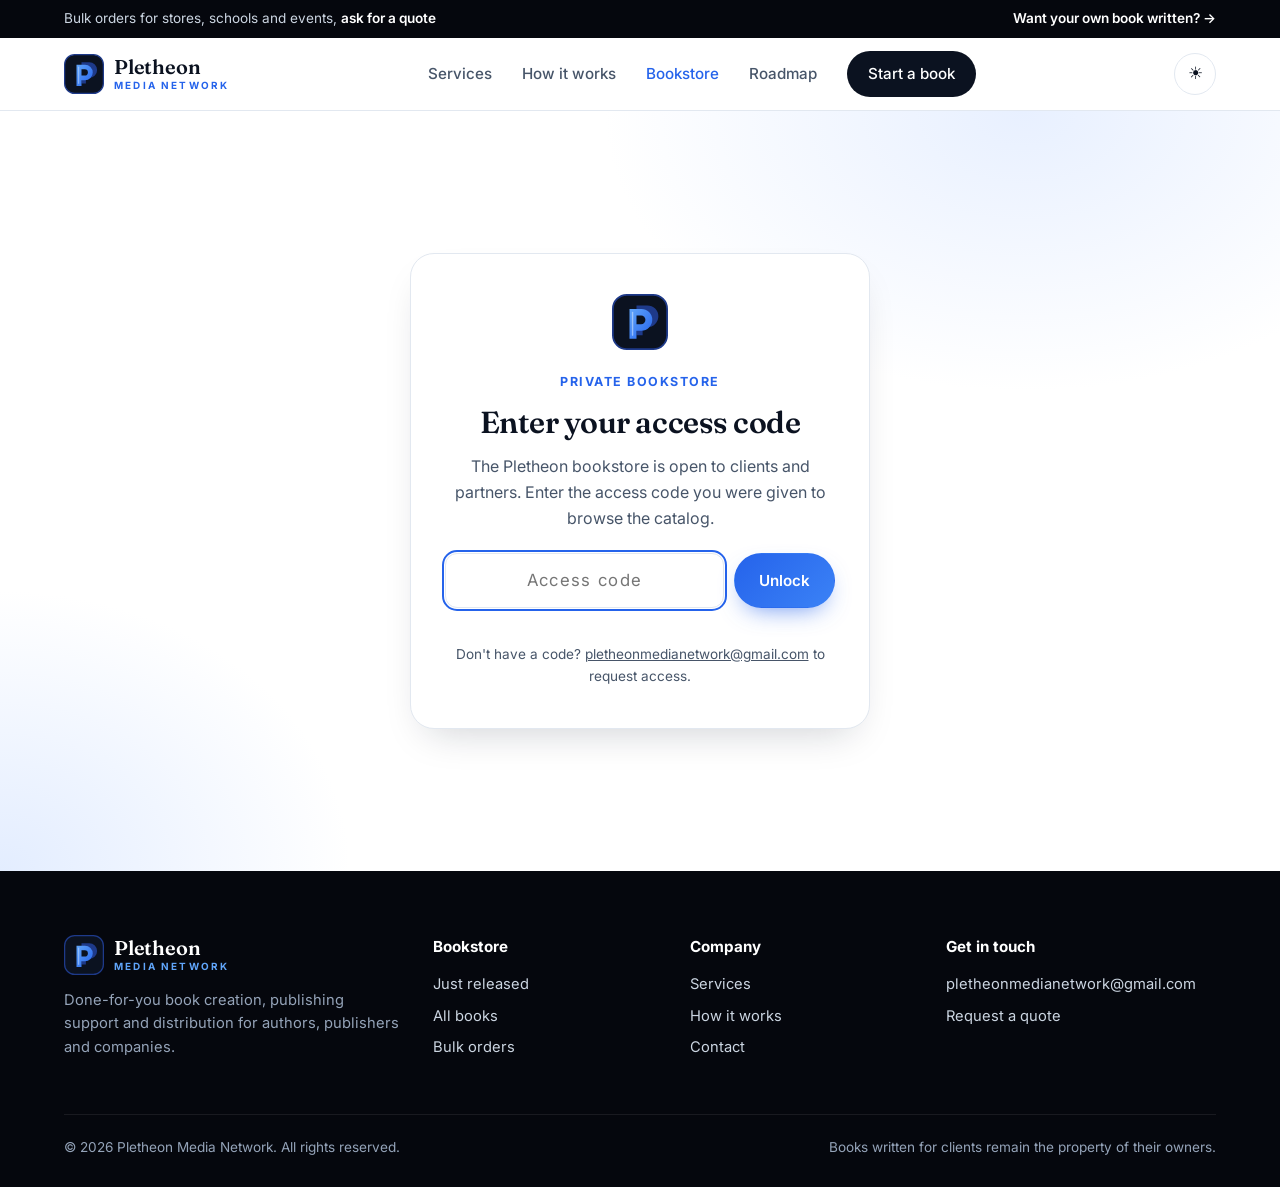
==== commit 3c13c726: "Add private Roadmap page for client projects Same access code as the bookstore. Projects expand into" ====
--- a/books.html
+++ b/books.html
@@ -10,7 +10,7 @@
   <link rel="preconnect" href="https://fonts.gstatic.com" crossorigin>
   <link href="https://fonts.googleapis.com/css2?family=Fraunces:ital,opsz,wght@0,9..144,500;0,9..144,600;1,9..144,500&family=Inter:wght@400;500;600;700&display=swap" rel="stylesheet">
   <script>(function(){try{var t=localStorage.getItem("pmn-theme");if(t)document.documentElement.setAttribute("data-theme",t);}catch(e){}})();</script>
-  <link rel="stylesheet" href="assets/style.css?v=4">
+  <link rel="stylesheet" href="assets/style.css?v=6">
 </head>
 <body>
 <div class="topbar">
@@ -26,6 +26,7 @@
       <a href="index.html#services">Services</a>
       <a href="index.html#process">How it works</a>
       <a href="books.html" aria-current="page">Bookstore</a>
+      <a href="roadmap.html">Roadmap</a>
       <a class="btn btn-primary" href="index.html#contact">Start a book</a>
     </nav>
     <div class="header-actions"><button class="theme-toggle" type="button" aria-label="Switch light or dark theme" title="Switch theme"><span class="sun">☀</span><span class="moon">☾</span></button><button class="menu-btn" aria-label="Open menu" aria-expanded="false">☰</button></div>
--- a/assets/style.css
+++ b/assets/style.css
@@ -427,3 +427,86 @@
 .gate-card.shake { animation: shake .4s; }
 @keyframes shake { 20%,60% { transform: translateX(-8px); } 40%,80% { transform: translateX(8px); } }
 @media (max-width: 480px) { .gate-card form { flex-direction: column; } }
+
+/* ===== roadmap ===== */
+.rm-hero { padding: 64px 0 28px; background: radial-gradient(700px 400px at 90% 0%, var(--blue-soft), transparent 70%), var(--bg); }
+.rm-stats { display: flex; flex-wrap: wrap; gap: 14px; margin-top: 26px; }
+.rm-stats div { background: var(--card); border: 1px solid var(--line); border-radius: 14px; padding: 14px 18px; min-width: 120px; }
+.rm-stats b { display: block; font-family: var(--serif); font-size: 1.7rem; line-height: 1; color: var(--blue); }
+.rm-stats span { font-size: .82rem; color: var(--muted); }
+.rm-body { padding-top: 24px; }
+.rm-toolbar { display: flex; justify-content: space-between; gap: 16px; flex-wrap: wrap; align-items: center; margin-bottom: 22px; position: sticky; top: 72px; z-index: 5; background: var(--bg); padding: 12px 0; }
+.rm-tabs { display: flex; gap: 6px; flex-wrap: wrap; background: var(--surface); border: 1px solid var(--line); border-radius: 999px; padding: 5px; }
+.rm-tab { border: none; background: transparent; color: var(--ink-soft); font: inherit; font-size: .88rem; font-weight: 600; padding: 8px 14px; border-radius: 999px; cursor: pointer; }
+.rm-tab span { font-size: .75rem; opacity: .7; margin-left: 4px; }
+.rm-tab[aria-selected="true"] { background: var(--blue); color: #fff; }
+.rm-tools { display: flex; gap: 8px; align-items: center; flex-wrap: wrap; }
+.rm-tools input { width: 260px; border-radius: 999px; padding: 10px 16px; background: var(--card); }
+#rm-list { display: grid; gap: 16px; }
+details > summary { list-style: none; cursor: pointer; }
+details > summary::-webkit-details-marker { display: none; }
+.rm-project { background: var(--card); border: 1px solid var(--line); border-radius: 20px; overflow: hidden; transition: box-shadow .3s, border-color .3s; }
+.rm-project[open] { box-shadow: var(--shadow); border-color: color-mix(in srgb, var(--blue) 35%, var(--line)); }
+.rm-head { display: flex; align-items: center; gap: 20px; padding: 22px 26px; }
+.rm-title { flex: 1; min-width: 0; }
+.rm-title h2 { font-size: 1.5rem; margin: 2px 0 8px; }
+.rm-kicker { font-size: .75rem; letter-spacing: .1em; text-transform: uppercase; color: var(--muted); font-weight: 700; }
+.rm-tags { display: flex; gap: 6px; flex-wrap: wrap; }
+.rm-tag { font-size: .75rem; font-weight: 600; padding: 4px 10px; border-radius: 999px; background: var(--blue-soft); color: var(--blue); }
+.rm-tag.muted { background: var(--surface); color: var(--muted); }
+.rm-meta { display: grid; justify-items: end; gap: 6px; min-width: 150px; }
+.rm-meta small { font-size: .78rem; color: var(--muted); }
+.rm-progress { width: 140px; height: 6px; border-radius: 999px; background: var(--line); overflow: hidden; }
+.rm-progress i { display: block; height: 100%; background: linear-gradient(90deg, var(--blue), var(--sky)); border-radius: inherit; }
+.rm-chev { width: 34px; height: 34px; border-radius: 50%; border: 1px solid var(--line); flex: none; position: relative; transition: transform .3s, background .3s; }
+.rm-chev::before { content: ""; position: absolute; left: 50%; top: 45%; width: 8px; height: 8px; border-right: 2px solid var(--ink-soft); border-bottom: 2px solid var(--ink-soft); transform: translate(-50%, -50%) rotate(45deg); }
+details[open] > summary .rm-chev { transform: rotate(180deg); background: var(--blue-soft); }
+.rm-project-body { padding: 0 26px 26px; border-top: 1px solid var(--line); animation: rmOpen .35s ease; }
+@keyframes rmOpen { from { opacity: 0; transform: translateY(-6px); } to { opacity: 1; transform: none; } }
+.rm-summary { margin: 20px 0 0; color: var(--ink-soft); }
+.rm-sub { font-family: var(--sans); font-size: .8rem; letter-spacing: .12em; text-transform: uppercase; color: var(--blue); margin: 26px 0 12px; }
+.rm-series-list { display: grid; gap: 10px; }
+.rm-series { border: 1px solid var(--line); border-radius: 14px; background: var(--surface); }
+.rm-series > summary { display: flex; align-items: center; gap: 14px; padding: 14px 16px; }
+.rm-num { width: 32px; height: 32px; border-radius: 10px; background: var(--blue); color: #fff; display: grid; place-items: center; font-weight: 700; flex: none; }
+.rm-series-name { flex: 1; display: grid; }
+.rm-series-name small { color: var(--muted); font-size: .82rem; }
+.rm-count { font-size: .8rem; color: var(--muted); }
+.rm-series .rm-chev { width: 28px; height: 28px; }
+.rm-series-body { padding: 4px 16px 16px; display: grid; grid-template-columns: .8fr 1.2fr; gap: 16px; animation: rmOpen .3s ease; }
+.rm-author { background: var(--card); border: 1px solid var(--line); border-radius: 12px; padding: 16px; }
+.rm-author h4 { margin: 0 0 10px; font-size: .9rem; }
+.rm-author dl { margin: 0; display: grid; gap: 4px; font-size: .88rem; }
+.rm-author dt { font-weight: 600; color: var(--muted); font-size: .75rem; text-transform: uppercase; letter-spacing: .06em; margin-top: 6px; }
+.rm-author dd { margin: 0; color: var(--ink-soft); }
+.rm-books { list-style: none; margin: 0; padding: 0; display: grid; gap: 8px; }
+.rm-books li { display: flex; gap: 12px; align-items: center; background: var(--card); border: 1px solid var(--line); border-radius: 12px; padding: 12px 14px; }
+.rm-book-no { font-size: .7rem; font-weight: 700; letter-spacing: .08em; text-transform: uppercase; color: var(--blue); white-space: nowrap; }
+.rm-book-main { flex: 1; min-width: 0; display: grid; }
+.rm-book-main small { color: var(--muted); font-size: .82rem; }
+.rm-book-main p { margin: 4px 0 0; font-size: .85rem; color: var(--ink-soft); }
+.st { font-size: .72rem; font-weight: 700; padding: 4px 10px; border-radius: 999px; white-space: nowrap; }
+.st-none { background: var(--surface); color: var(--muted); border: 1px solid var(--line); }
+.st-plan { background: var(--blue-soft); color: var(--blue); }
+.st-active { background: #fef3c7; color: #92400e; }
+.st-review { background: #ede9fe; color: #6d28d9; }
+.st-hold { background: #fee2e2; color: #b91c1c; }
+.st-done { background: #dcfce7; color: #166534; }
+.rm-milestones { list-style: none; padding: 0; margin: 0; display: grid; gap: 8px; }
+.rm-milestones li { display: flex; gap: 12px; align-items: center; font-size: .95rem; }
+.rm-milestones .box { width: 22px; height: 22px; border-radius: 7px; border: 2px solid var(--line); display: grid; place-items: center; font-size: .8rem; color: #fff; flex: none; }
+.rm-milestones li.done .box { background: var(--blue); border-color: var(--blue); }
+.rm-milestones li.done span:not(.box) { text-decoration: line-through; color: var(--muted); }
+.rm-milestones small { margin-left: auto; color: var(--muted); }
+.rm-notes { color: var(--ink-soft); white-space: pre-wrap; }
+.tba { color: var(--muted); font-style: italic; }
+@media (max-width: 760px) {
+  .rm-head { flex-wrap: wrap; padding: 18px; }
+  .rm-meta { justify-items: start; min-width: 0; }
+  .rm-project-body { padding: 0 18px 18px; }
+  .rm-series-body { grid-template-columns: 1fr; }
+  .rm-tools input { width: 100%; }
+  .rm-tools { width: 100%; }
+  .rm-toolbar { position: static; }
+  .rm-books li { flex-wrap: wrap; }
+}
